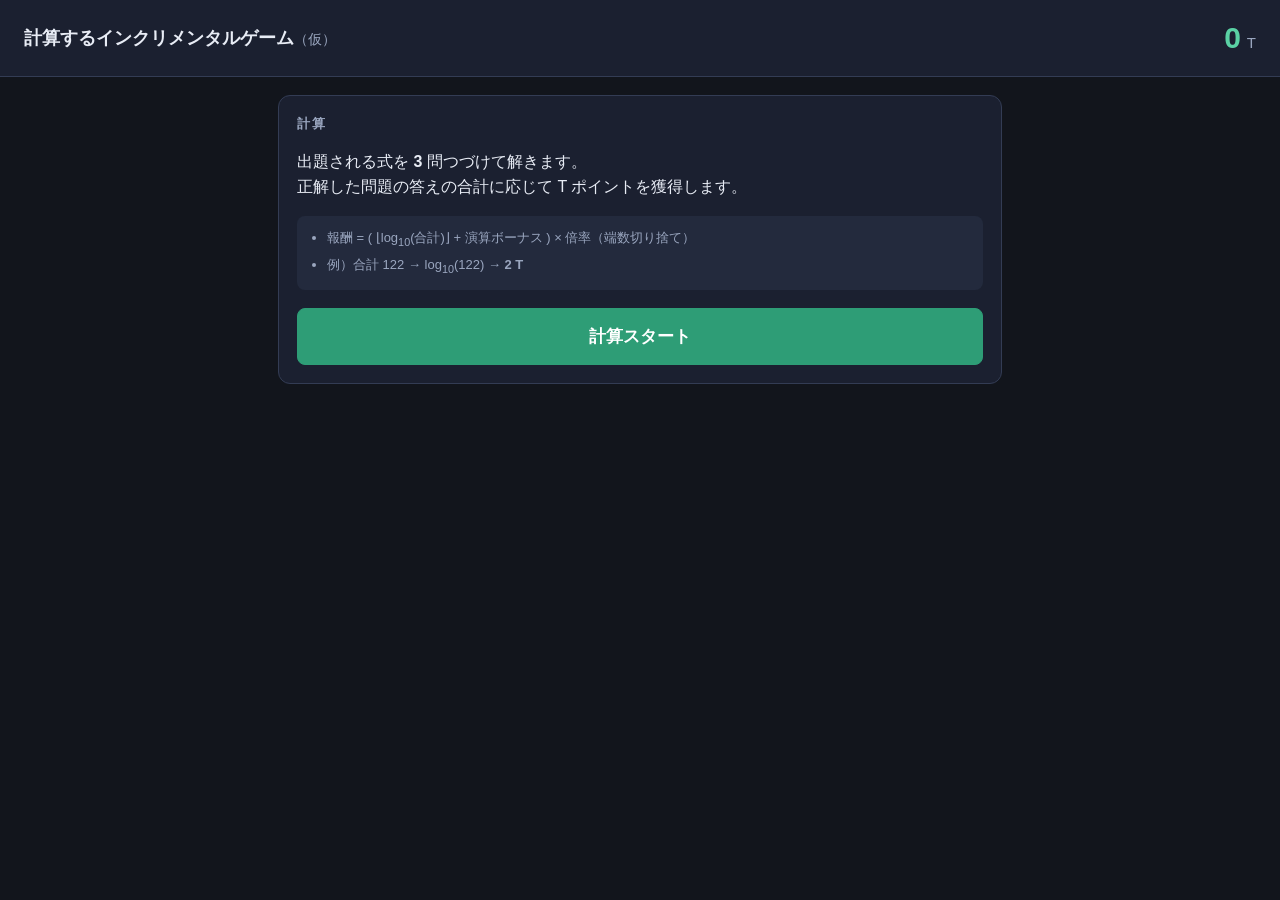
==== index.html @ 47fa07b4 "計算するインクリメンタルゲームの初回コミット 式を解いて T ポイントを稼ぎ、アップグレードで桁を伸ばして 合計 10^10^100 を目指すインクリメンタルゲーム。 HTML/CSS/JS のみで動" ====
<!DOCTYPE html>
<html lang="ja">
<head>
<meta charset="UTF-8">
<meta name="viewport" content="width=device-width, initial-scale=1">
<title>計算するインクリメンタルゲーム（仮）</title>
<link rel="stylesheet" href="style.css">
</head>
<body>

<header class="topbar">
  <h1>計算するインクリメンタルゲーム<span class="tentative">（仮）</span></h1>
  <div class="wallet">
    <span class="wallet-value" id="points">0</span>
    <span class="wallet-unit">T</span>
  </div>
</header>

<main class="stage">

  <!-- ================= ① 計算画面 ================= -->
  <section id="screen-calc" class="screen">
    <div class="card calc">
      <h2 class="card-title">計算</h2>

      <!-- 待機中（初回のみ） -->
      <div id="view-idle" class="view">
        <p class="lead">出題される式を <b id="idle-problems">3</b> 問つづけて解きます。<br>
          正解した問題の答えの合計に応じて T ポイントを獲得します。</p>
        <ul class="rules">
          <li>報酬 = ( ⌊log<sub>10</sub>(合計)⌋ + 演算ボーナス ) × 倍率（端数切り捨て）</li>
          <li>例）合計 122 → log<sub>10</sub>(122) → <b>2 T</b></li>
        </ul>
        <button class="btn primary big" id="btn-start">計算スタート</button>
      </div>

      <!-- 出題中 -->
      <div id="view-play" class="view hidden">
        <div class="play-head">
          <div class="steps" id="steps"></div>
          <div class="tally">合計 <b id="running-sum">0</b></div>
        </div>

        <div class="expression-card" id="expression-card">
          <div class="expression" id="expression">1 + 1</div>
          <div class="expr-edit hidden" id="expr-edit"></div>
          <div class="judge" id="judge"></div>
        </div>

        <div class="expr-tools hidden" id="expr-tools">
          <button type="button" class="btn ghost" id="btn-edit-expr">✎ 端数をきりよくする</button>
          <span class="manual-note" id="manual-note"></span>
        </div>

        <div class="expr-edit-tools hidden" id="expr-edit-tools">
          <button type="button" class="btn primary" id="btn-expr-apply">この式にする</button>
          <button type="button" class="btn" id="btn-expr-cancel">やめる</button>
          <span class="expr-edit-msg" id="expr-edit-msg"></span>
        </div>

        <form id="answer-form" autocomplete="off">
          <input type="text" id="answer-input" inputmode="text" placeholder="答えを入力" aria-label="答え">
        </form>
        <p class="preview" id="answer-preview"></p>

        <!-- マウスで押せるテンキー -->
        <div class="keypad" id="keypad">
          <button type="button" class="key" data-key="7">7</button>
          <button type="button" class="key" data-key="8">8</button>
          <button type="button" class="key" data-key="9">9</button>
          <button type="button" class="key fn" data-key="back" aria-label="1文字消す">←</button>

          <button type="button" class="key" data-key="4">4</button>
          <button type="button" class="key" data-key="5">5</button>
          <button type="button" class="key" data-key="6">6</button>
          <button type="button" class="key fn" data-key="clear" aria-label="すべて消す">C</button>

          <button type="button" class="key" data-key="1">1</button>
          <button type="button" class="key" data-key="2">2</button>
          <button type="button" class="key" data-key="3">3</button>
          <button type="button" class="key enter" data-key="enter">決定</button>

          <button type="button" class="key zero" data-key="0">0</button>
          <button type="button" class="key sci-key" data-key=".">.</button>
          <button type="button" class="key sci-key" data-key="e" aria-label="10のn乗">E</button>
        </div>

        <div class="feedback" id="feedback"></div>
        <p class="hint" id="play-hint">マウスでもキーボードでも入力できます（Enter キーで決定）</p>
      </div>

      <!-- オート計算 -->
      <div class="auto-row hidden" id="auto-row">
        <label class="auto-switch">
          <input type="checkbox" id="auto-toggle">
          <span>オート計算</span>
        </label>
        <span class="auto-info" id="auto-info"></span>
      </div>
    </div>
  </section>

  <!-- ================= ② ラウンド結果画面 ================= -->
  <section id="screen-result" class="screen hidden">
    <div class="card result">
      <h2 class="card-title">ラウンド結果</h2>

      <div class="badge-row">
        <span class="badge" id="result-badge">3問中 3問 正解</span>
      </div>

      <!-- 答え合わせ -->
      <ol class="answer-list" id="answer-list"></ol>

      <!-- 合計 → 桁 -->
      <div class="sum-block">
        <p class="block-label" id="sum-label">正解した答えを合計</p>
        <div class="sum-formula" id="sum-formula"></div>
        <div class="sum-digits" id="sum-digits"></div>
        <p class="digit-note" id="digit-note"></p>
      </div>

      <!-- 計算式の内訳 -->
      <div class="breakdown" id="breakdown"></div>

      <!-- 獲得 -->
      <div class="gain-block">
        <div class="gain">+<b id="gain">0</b><span class="gain-unit">T</span></div>
        <p class="best-note hidden" id="best-note">自己ベスト更新！</p>
        <p class="points-flow" id="points-flow"></p>
      </div>

      <!-- 次の桁まで -->
      <div class="next-block" id="next-block">
        <div class="next-bar"><div class="next-fill" id="next-fill"></div></div>
        <p class="next-note" id="next-note"></p>
      </div>

      <!-- 最終目標 -->
      <div class="goal-block">
        <p class="block-label">最終目標　合計 10<sup>10<sup>100</sup></sup></p>
        <div class="goal-bar"><div class="goal-fill" id="goal-fill"></div></div>
        <p class="goal-note" id="goal-note"></p>
        <p class="goal-badge hidden" id="goal-badge">目標達成！ 合計が 10^10^100 を超えました</p>
      </div>
    </div>

    <div class="gobar">
      <button class="btn primary big" id="btn-to-upgrade">アップグレードへ</button>
    </div>
  </section>

  <!-- ================= ③ アップグレード画面 ================= -->
  <section id="screen-upgrade" class="screen hidden">

    <div class="card upgrades">
      <h2 class="card-title">アップグレード</h2>
      <div id="upgrade-list" class="upgrade-list"></div>

      <div class="ops-box">
        <h3 class="sub-title">使用する演算</h3>
        <div class="ops" id="ops"></div>
        <p class="hint">使用中の演算の種類 − 1 が「演算ボーナス」として報酬に加算されます。</p>
      </div>
    </div>

    <div class="card status">
      <h2 class="card-title">ステータス</h2>
      <dl class="stats" id="stats"></dl>
      <button class="btn ghost" id="btn-reset">最初からやり直す</button>

      <div class="confirm-row hidden" id="reset-confirm">
        <p class="confirm-text">セーブデータを消して最初からやり直します。Σも永続強化も消えます。</p>
        <div class="confirm-btns">
          <button class="btn danger" id="btn-reset-yes">はい、消す</button>
          <button class="btn" id="btn-reset-no">やめる</button>
        </div>
      </div>
    </div>

    <div class="gobar two">
      <button class="btn" id="btn-to-prestige">転生 <span class="sigma-chip" id="sigma-chip">Σ 0</span></button>
      <button class="btn primary big" id="btn-to-calc">計算に行く</button>
    </div>
  </section>

  <!-- ================= ④ 転生画面 ================= -->
  <section id="screen-prestige" class="screen hidden">

    <div class="card prestige">
      <h2 class="card-title">転生</h2>
      <p class="lead">いままでの強化をすべて手放して最初からやり直し、かわりに <b>Σポイント</b> を受け取ります。<br>
        Σは転生しても消えず、報酬を永続的に伸ばします。</p>

      <div class="sigma-block">
        <p class="block-label">いま転生すると</p>
        <div class="sigma-gain">+<b id="sigma-gain">0</b><span class="sigma-unit">Σ</span></div>
        <div class="sigma-bar"><div class="sigma-fill" id="sigma-fill"></div></div>
        <p class="sigma-note" id="sigma-note"></p>
      </div>

      <p class="sigma-formula" id="sigma-formula"></p>
      <button class="btn danger big" id="btn-prestige">転生する</button>

      <div class="confirm-row hidden" id="prestige-confirm">
        <p class="confirm-text">いまの強化と所持Tポイントはリセットされます。よろしいですか？</p>
        <div class="confirm-btns">
          <button class="btn danger" id="btn-prestige-yes">はい、転生する</button>
          <button class="btn" id="btn-prestige-no">やめる</button>
        </div>
      </div>
    </div>

    <div class="card perks">
      <h2 class="card-title">Σで買う永続強化</h2>
      <div class="sigma-wallet">
        所持 <b id="sigma-have">0</b> Σ　／　累計 <b id="sigma-total">0</b> Σ（いまの報酬ボーナス <b id="sigma-power">+0%</b>）
      </div>
      <div id="perk-list" class="upgrade-list"></div>
      <p class="hint">永続強化は買った瞬間から有効で、転生してもそのまま残ります。</p>
    </div>

    <div class="gobar two">
      <button class="btn" id="btn-prestige-back">アップグレードへ</button>
      <button class="btn primary big" id="btn-prestige-calc">計算に行く</button>
    </div>
  </section>

</main>

<script src="value.js"></script>
<script src="game.js"></script>
</body>
</html>
---- style.css ----
:root {
  --bg: #12151c;
  --panel: #1b2030;
  --panel-2: #232a3d;
  --line: #333c54;
  --text: #e8ecf5;
  --muted: #9aa6bf;
  --accent: #5ad1a4;
  --accent-dark: #2e9d76;
  --warn: #f0975a;
  --bad: #e8697d;
  --radius: 12px;
}

* { box-sizing: border-box; }

body {
  margin: 0;
  background: var(--bg);
  color: var(--text);
  font-family: "Segoe UI", "Yu Gothic UI", "Hiragino Kaku Gothic ProN", Meiryo, sans-serif;
  line-height: 1.6;
}

/* ---------- ヘッダ ---------- */
.topbar {
  display: flex;
  align-items: center;
  justify-content: space-between;
  gap: 16px;
  padding: 14px 24px;
  background: var(--panel);
  border-bottom: 1px solid var(--line);
  position: sticky;
  top: env(safe-area-inset-top, 0px);
  z-index: 10;
}
.topbar h1 { font-size: 18px; margin: 0; font-weight: 600; }
.tentative { color: var(--muted); font-weight: 400; font-size: 14px; }

.wallet { display: flex; align-items: baseline; gap: 6px; }
.wallet-value {
  font-size: 30px;
  font-weight: 700;
  color: var(--accent);
  font-variant-numeric: tabular-nums;
}
.wallet-unit { color: var(--muted); font-size: 15px; }

/* ---------- レイアウト ---------- */
.stage {
  max-width: 760px;
  margin: 0 auto;
  padding: 18px;
}

.screen { display: flex; flex-direction: column; gap: 16px; }
.screen.hidden { display: none; }

/* 画面下に固定する移動ボタン */
.gobar {
  position: sticky;
  bottom: 0;
  padding: 12px 0 4px;
  background: linear-gradient(to top, var(--bg) 70%, transparent);
}
.gobar.two { display: flex; gap: 10px; align-items: stretch; }
.gobar.two .btn:not(.primary) { flex: 0 0 auto; padding: 0 18px; }
.gobar.two .btn.primary { flex: 1; }
.sigma-chip {
  display: inline-block;
  margin-left: 8px;
  padding: 1px 8px;
  border-radius: 99px;
  background: rgba(240, 151, 90, .15);
  color: var(--warn);
  font-size: 12px;
  font-weight: 700;
}

.card {
  background: var(--panel);
  border: 1px solid var(--line);
  border-radius: var(--radius);
  padding: 18px;
}
.card-title {
  margin: 0 0 14px;
  font-size: 13px;
  letter-spacing: .12em;
  color: var(--muted);
  font-weight: 600;
}
.sub-title { font-size: 13px; color: var(--muted); margin: 0 0 8px; }

/* ---------- ボタン ---------- */
.btn {
  font: inherit;
  border: 1px solid var(--line);
  background: var(--panel-2);
  color: var(--text);
  padding: 9px 16px;
  border-radius: 8px;
  cursor: pointer;
  transition: background .12s, border-color .12s, opacity .12s;
}
.btn:hover:not(:disabled) { background: #2b3450; }
.btn:disabled { opacity: .4; cursor: not-allowed; }
.btn.primary { background: var(--accent-dark); border-color: var(--accent-dark); color: #fff; font-weight: 600; }
.btn.primary:hover:not(:disabled) { background: var(--accent); border-color: var(--accent); color: #10241d; }
.btn.big { width: 100%; padding: 14px; font-size: 17px; }
.btn.ghost { background: transparent; color: var(--muted); font-size: 13px; padding: 6px 12px; }
.btn.danger { background: transparent; border-color: var(--warn); color: var(--warn); font-weight: 700; }
.btn.danger:hover:not(:disabled) { background: var(--warn); color: #2a1a0b; }
.btn.ghost:hover { color: var(--bad); border-color: var(--bad); background: transparent; }

/* ---------- 計算パネル ---------- */
.view.hidden { display: none; }
.lead { margin-top: 0; }
.rules {
  margin: 0 0 18px;
  padding: 12px 12px 12px 30px;
  background: var(--panel-2);
  border-radius: 8px;
  font-size: 13px;
  color: var(--muted);
}
.rules li + li { margin-top: 4px; }

/* 何問目か／これまでの正誤 */
.play-head {
  display: flex;
  align-items: center;
  justify-content: space-between;
  gap: 12px;
  margin-bottom: 14px;
}
.steps { display: flex; gap: 8px; }
.dot {
  width: 30px;
  height: 30px;
  border-radius: 50%;
  display: grid;
  place-items: center;
  font-size: 13px;
  font-weight: 700;
  color: var(--muted);
  background: var(--panel-2);
  border: 1px solid var(--line);
  transition: transform .15s, border-color .15s;
}
.dot.current {
  border-color: var(--accent);
  color: var(--accent);
  transform: scale(1.12);
}
.dot.ok { background: rgba(90, 209, 164, .18); border-color: var(--accent-dark); color: var(--accent); }
.dot.ng { background: rgba(232, 105, 125, .18); border-color: var(--bad); color: var(--bad); }

.tally { font-size: 13px; color: var(--muted); white-space: nowrap; }
.tally b { color: var(--text); font-size: 20px; font-variant-numeric: tabular-nums; margin-left: 4px; }

/* 式 */
.expression-card {
  position: relative;
  display: grid;
  place-items: center;
  min-height: 150px;
  padding: 24px 56px 24px 20px;
  background: var(--panel-2);
  border: 2px solid transparent;
  border-radius: var(--radius);
  transition: border-color .15s, background .15s;
}
.expression-card.flash-ok { border-color: var(--accent); background: rgba(90, 209, 164, .12); }
.expression-card.flash-ng { border-color: var(--bad); background: rgba(232, 105, 125, .12); }

.expression {
  font-size: clamp(30px, 7vw, 50px);
  font-weight: 700;
  text-align: center;
  line-height: 1.35;
  font-variant-numeric: tabular-nums;
  letter-spacing: .02em;
  word-break: break-word;
}

/* ○ / × の判定 */
.judge {
  position: absolute;
  top: 8px;
  right: 14px;
  font-size: 46px;
  font-weight: 700;
  line-height: 1;
  opacity: 0;
  transform: scale(.6);
  pointer-events: none;
}
.judge.show { animation: judge-in .25s ease-out forwards; }
.judge.ok { color: var(--accent); }
.judge.ng { color: var(--bad); }
@keyframes judge-in {
  from { opacity: 0; transform: scale(.6); }
  to   { opacity: 1; transform: scale(1); }
}

/* 入力 */
#answer-form { display: flex; margin-top: 18px; }
#answer-input {
  flex: 1;
  min-width: 0;
  font: inherit;
  font-size: 28px;
  font-weight: 600;
  text-align: center;
  padding: 12px 14px;
  background: var(--bg);
  border: 2px solid var(--line);
  border-radius: 10px;
  color: var(--text);
  font-variant-numeric: tabular-nums;
}
#answer-input::placeholder { font-size: 18px; font-weight: 400; color: var(--muted); }
#answer-input:focus { outline: none; border-color: var(--accent); }

/* テンキー */
.keypad {
  display: grid;
  grid-template-columns: repeat(4, 1fr);
  gap: 8px;
  margin-top: 10px;
}
.key {
  font: inherit;
  font-size: 22px;
  font-weight: 600;
  font-variant-numeric: tabular-nums;
  min-height: 54px;
  color: var(--text);
  background: var(--panel-2);
  border: 1px solid var(--line);
  border-radius: 10px;
  cursor: pointer;
  user-select: none;
  transition: background .1s, transform .06s, border-color .1s;
}
.key:hover { background: #2b3450; border-color: var(--muted); }
.key:active { transform: translateY(2px); background: #323d5c; }
.key.fn { font-size: 18px; color: var(--muted); }
.key.fn:hover { color: var(--text); }
.key.enter {
  grid-column: 4;
  grid-row: 3 / span 2;
  font-size: 17px;
  background: var(--accent-dark);
  border-color: var(--accent-dark);
  color: #fff;
}
.key.enter:hover { background: var(--accent); border-color: var(--accent); color: #10241d; }
.key.zero { grid-column: 1 / span 3; }
.key.sci-key { display: none; }
.keypad.sci .key.zero { grid-column: 1; }
.keypad.sci .key.sci-key { display: block; }

.hint { font-size: 12px; color: var(--muted); margin: 8px 0 0; }
.feedback { min-height: 28px; margin-top: 12px; font-weight: 700; font-size: 15px; text-align: center; }
.feedback.ok { color: var(--accent); }
.feedback.ng { color: var(--bad); }

@media (max-width: 480px) {
  .expression-card { min-height: 120px; padding: 20px 14px; }
  .judge { font-size: 34px; top: 4px; right: 8px; }
  .dot { width: 26px; height: 26px; }
  .key { min-height: 48px; font-size: 20px; }
}

/* ---------- ラウンド結果 ---------- */
.badge-row { text-align: center; margin: -4px 0 16px; }
.badge {
  display: inline-block;
  padding: 6px 18px;
  border-radius: 99px;
  font-weight: 700;
  font-size: 15px;
  border: 1px solid var(--line);
  background: var(--panel-2);
}
.badge.perfect {
  color: #10241d;
  background: linear-gradient(135deg, var(--accent), #8de8c4);
  border-color: var(--accent);
  box-shadow: 0 0 22px rgba(90, 209, 164, .25);
}
.badge.normal { color: var(--text); }
.badge.zero { color: var(--bad); border-color: var(--bad); }

.answer-list { list-style: none; margin: 0 0 18px; padding: 0; font-variant-numeric: tabular-nums; }
.answer-list li {
  display: flex;
  align-items: center;
  gap: 10px;
  padding: 7px 10px;
  border-radius: 6px;
  font-size: 14px;
}
.answer-list li + li { margin-top: 4px; }
.answer-list .mark { width: 1.2em; text-align: center; font-weight: 700; }
.answer-list li.ok { background: rgba(90, 209, 164, .10); }
.answer-list li.ok .mark { color: var(--accent); }
.answer-list li.ng { background: rgba(232, 105, 125, .10); }
.answer-list li.ng .mark { color: var(--bad); }
.answer-list .yours { margin-left: auto; color: var(--muted); font-size: 12px; white-space: nowrap; }
.answer-list .partial { color: var(--warn); margin-left: 6px; }

/* 合計 → 桁 */
.block-label { margin: 0 0 6px; font-size: 12px; color: var(--muted); }
.sum-block { text-align: center; padding: 16px 10px 14px; background: var(--panel-2); border-radius: var(--radius); }
.sum-formula {
  font-size: 15px;
  color: var(--muted);
  font-variant-numeric: tabular-nums;
  word-break: break-word;
}
.sum-digits { display: flex; justify-content: center; gap: 6px; margin: 12px 0 10px; }
.digit {
  min-width: 42px;
  padding: 6px 0;
  border-radius: 8px;
  background: var(--bg);
  border: 1px solid var(--line);
  font-size: 30px;
  font-weight: 700;
  font-variant-numeric: tabular-nums;
}
.digit-note { margin: 0; font-size: 13px; color: var(--muted); }
.digit-note b { color: var(--accent); font-size: 15px; }

/* 内訳 */
.breakdown {
  background: var(--panel-2);
  border-radius: 8px;
  padding: 12px 14px;
  margin-top: 12px;
  font-size: 13px;
  color: var(--muted);
  font-variant-numeric: tabular-nums;
}
.breakdown .row { display: flex; justify-content: space-between; }
.breakdown .row + .row { margin-top: 4px; }
.breakdown .row.total {
  margin-top: 8px;
  padding-top: 8px;
  border-top: 1px solid var(--line);
  color: var(--text);
}
.breakdown .row.total b { color: var(--accent); font-size: 15px; }
.breakdown b { color: var(--text); }

/* 獲得 */
.gain-block { text-align: center; margin: 20px 0 6px; }
.gain {
  font-size: 30px;
  font-weight: 700;
  color: var(--accent);
  font-variant-numeric: tabular-nums;
  line-height: 1.1;
}
.gain b { font-size: 60px; }
.gain-unit { font-size: 24px; margin-left: 4px; }
.gain.zero { color: var(--muted); }
.gain.long { font-size: 22px; }
.gain.long b { font-size: 34px; }
.next-block.hidden { display: none; }
.gain b.pop { animation: pop .34s ease-out; display: inline-block; }
@keyframes pop {
  0%   { transform: scale(1); }
  40%  { transform: scale(1.22); }
  100% { transform: scale(1); }
}
.best-note {
  margin: 4px 0 0;
  color: var(--warn);
  font-weight: 700;
  font-size: 14px;
}
.best-note.hidden { display: none; }
.points-flow { margin: 6px 0 0; font-size: 13px; color: var(--muted); font-variant-numeric: tabular-nums; }
.points-flow b { color: var(--text); font-size: 15px; }

/* 次の桁まで */
.next-block { margin-top: 18px; }
.next-bar { height: 8px; background: var(--panel-2); border-radius: 99px; overflow: hidden; }
.next-fill {
  height: 100%;
  width: 0;
  background: linear-gradient(90deg, var(--accent-dark), var(--accent));
  transition: width .6s ease-out;
}
.next-note { margin: 8px 0 0; font-size: 12px; color: var(--muted); text-align: center; font-variant-numeric: tabular-nums; }
.next-note b { color: var(--warn); }

/* ---------- アップグレード ---------- */
.upgrade-list { display: flex; flex-direction: column; gap: 10px; }
.upg {
  border: 1px solid var(--line);
  background: var(--panel-2);
  border-radius: 10px;
  padding: 12px 14px;
}
.upg.affordable { border-color: var(--accent-dark); }
.upg.maxed { opacity: .55; }
.upg-head { display: flex; align-items: baseline; gap: 8px; }
.upg-name { font-weight: 600; }
.upg-level { font-size: 12px; color: var(--muted); margin-left: auto; font-variant-numeric: tabular-nums; }
.upg-now { font-size: 12px; color: var(--muted); margin: 4px 0 2px; }
.upg-next { font-size: 13px; color: var(--warn); margin: 0 0 10px; }
.upg-buy { width: 100%; font-size: 14px; padding: 7px; }

.ops-box { margin-top: 18px; border-top: 1px solid var(--line); padding-top: 14px; }
.ops { display: flex; flex-wrap: wrap; gap: 8px; }
.op-toggle {
  display: inline-flex;
  align-items: center;
  gap: 6px;
  padding: 6px 12px;
  border: 1px solid var(--line);
  border-radius: 99px;
  cursor: pointer;
  font-size: 13px;
  user-select: none;
}
.op-toggle input { accent-color: var(--accent); }
.op-toggle.on { border-color: var(--accent); color: var(--accent); }
.op-toggle.locked { opacity: .35; cursor: not-allowed; }

/* ---------- ステータス ---------- */
.stats { margin: 0 0 14px; display: grid; grid-template-columns: 1fr auto; gap: 6px 12px; font-size: 13px; }
.stats dt { color: var(--muted); }
.stats dd { margin: 0; text-align: right; font-variant-numeric: tabular-nums; }

/* ---------- アップグレード画面の一覧を広い画面では2列に ---------- */
@media (min-width: 620px) {
  .upgrade-list { display: grid; grid-template-columns: 1fr 1fr; }
}

/* ---------- 転生 ---------- */
.sigma-block {
  text-align: center;
  padding: 18px 14px 14px;
  background: var(--panel-2);
  border-radius: var(--radius);
  margin-bottom: 12px;
}
.sigma-gain {
  font-size: 26px;
  font-weight: 700;
  color: var(--warn);
  line-height: 1.1;
  font-variant-numeric: tabular-nums;
}
.sigma-gain b { font-size: 52px; }
.sigma-gain.zero { color: var(--muted); }
.sigma-unit { font-size: 22px; margin-left: 4px; }
.sigma-bar {
  height: 8px;
  margin: 14px 0 10px;
  background: var(--bg);
  border-radius: 99px;
  overflow: hidden;
}
.sigma-fill {
  height: 100%;
  width: 0;
  background: linear-gradient(90deg, #a9682f, var(--warn));
  transition: width .5s ease-out;
}
.sigma-note { margin: 0; font-size: 13px; color: var(--muted); font-variant-numeric: tabular-nums; }
.sigma-note b { color: var(--text); }
.sigma-formula {
  margin: 0 0 14px;
  text-align: center;
  font-size: 12px;
  color: var(--muted);
}
.sigma-wallet {
  margin-bottom: 12px;
  padding: 10px 12px;
  background: var(--panel-2);
  border-radius: 8px;
  font-size: 13px;
  color: var(--muted);
  text-align: center;
  font-variant-numeric: tabular-nums;
}
.sigma-wallet b { color: var(--warn); font-size: 16px; }

/* ---------- 指数表記・巨大な数 ---------- */
.expression sup, .answer-list sup, .sum-formula sup, .digit sup { font-size: .62em; }
.expression .pow-exp { color: var(--warn); }
.digit.huge {
  min-width: 0;
  padding: 10px 16px;
  font-size: 26px;
  line-height: 1.4;
  word-break: break-word;
}
.preview {
  margin: 8px 0 0;
  min-height: 20px;
  text-align: center;
  font-size: 15px;
  color: var(--accent);
  font-variant-numeric: tabular-nums;
}

/* ---------- 最終目標 ---------- */
.goal-block {
  margin-top: 18px;
  padding-top: 14px;
  border-top: 1px solid var(--line);
}
.goal-block .block-label { text-align: center; color: var(--muted); }
.goal-block .block-label sup { font-size: .7em; }
.goal-bar { height: 10px; background: var(--panel-2); border-radius: 99px; overflow: hidden; }
.goal-fill {
  height: 100%;
  width: 0;
  background: linear-gradient(90deg, #4a6fd8, #9b6fe0, var(--accent));
  transition: width .6s ease-out;
}
.goal-note { margin: 8px 0 0; text-align: center; font-size: 12px; color: var(--muted); }
.goal-note b { color: var(--text); }
.goal-badge {
  margin: 10px 0 0;
  padding: 10px;
  text-align: center;
  font-weight: 700;
  color: #10241d;
  background: linear-gradient(135deg, var(--accent), #8de8c4);
  border-radius: 8px;
}
.goal-badge.hidden { display: none; }

/* ---------- 式の数字を書きかえる ---------- */
.expr-edit.hidden, .expr-tools.hidden, .expr-edit-tools.hidden { display: none; }

.expr-edit {
  display: flex;
  flex-wrap: wrap;
  align-items: center;
  justify-content: center;
  gap: 8px;
}
.term-in {
  font: inherit;
  font-size: clamp(20px, 4vw, 30px);
  font-weight: 700;
  width: 8ch;
  max-width: 40vw;
  text-align: center;
  padding: 6px 8px;
  background: var(--bg);
  border: 2px solid var(--line);
  border-radius: 8px;
  color: var(--text);
  font-variant-numeric: tabular-nums;
}
.term-in.small { width: 4ch; }
.term-in:focus { outline: none; border-color: var(--accent); }
.term-op { font-size: clamp(20px, 4vw, 30px); font-weight: 700; color: var(--muted); }

.expr-tools {
  display: flex;
  align-items: center;
  gap: 12px;
  flex-wrap: wrap;
  margin-top: 10px;
}
.expr-tools .btn.ghost { color: var(--warn); border-color: var(--line); }
.expr-tools .btn.ghost:hover { color: var(--warn); border-color: var(--warn); background: transparent; }
.manual-note { font-size: 12px; color: var(--muted); }
.manual-note b { color: var(--text); }
.linkish {
  font: inherit;
  font-size: 12px;
  background: none;
  border: none;
  padding: 0;
  color: var(--accent);
  text-decoration: underline;
  cursor: pointer;
}

.expr-edit-tools {
  display: flex;
  align-items: center;
  gap: 10px;
  flex-wrap: wrap;
  margin-top: 10px;
}
.expr-edit-msg { font-size: 12px; color: var(--bad); }


/* ---------- ページ内の確認（confirm は環境によって出ないので使わない） ---------- */
.confirm-row {
  margin-top: 12px;
  padding: 14px;
  background: var(--panel-2);
  border: 1px solid var(--warn);
  border-radius: 10px;
}
.confirm-text { margin: 0 0 12px; font-size: 13px; }
.confirm-btns { display: flex; gap: 10px; flex-wrap: wrap; }

/* ---------- オート計算 ---------- */
.auto-row {
  display: flex;
  align-items: center;
  gap: 12px;
  flex-wrap: wrap;
  margin-top: 16px;
  padding-top: 14px;
  border-top: 1px solid var(--line);
}
.auto-switch {
  display: inline-flex;
  align-items: center;
  gap: 8px;
  padding: 6px 14px;
  border: 1px solid var(--line);
  border-radius: 99px;
  cursor: pointer;
  font-size: 14px;
  font-weight: 600;
  user-select: none;
}
.auto-switch input { accent-color: var(--accent); width: 16px; height: 16px; }
.auto-switch:has(input:checked) { border-color: var(--accent); color: var(--accent); }
.auto-info { font-size: 12px; color: var(--muted); font-variant-numeric: tabular-nums; }

/* まとめて隠すための指定（ファイル末尾に置いて後勝ちにする） */
.hidden { display: none; }
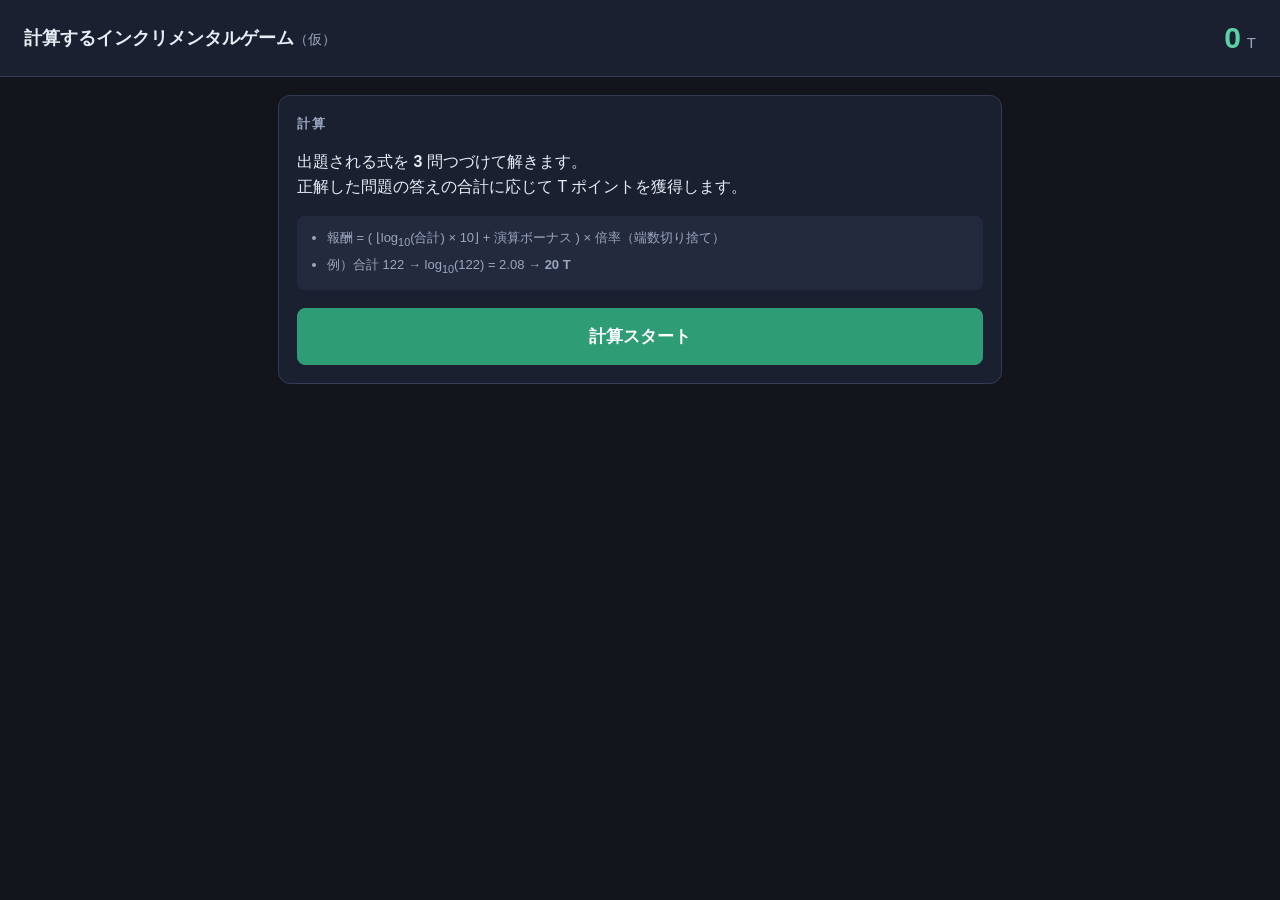
==== commit 8e5f301a: "報酬の刻みを10倍細かくして、Tポイントの入りをよくする 桁が変わるまで報酬が1Tも増えない作りだったため、強化しても 手応えが出なかった。log を10倍の細かさで数えるようにし、 値段は5倍に調整" ====
--- a/index.html
+++ b/index.html
@@ -28,8 +28,8 @@
         <p class="lead">出題される式を <b id="idle-problems">3</b> 問つづけて解きます。<br>
           正解した問題の答えの合計に応じて T ポイントを獲得します。</p>
         <ul class="rules">
-          <li>報酬 = ( ⌊log<sub>10</sub>(合計)⌋ + 演算ボーナス ) × 倍率（端数切り捨て）</li>
-          <li>例）合計 122 → log<sub>10</sub>(122) → <b>2 T</b></li>
+          <li>報酬 = ( ⌊log<sub>10</sub>(合計) × 10⌋ + 演算ボーナス ) × 倍率（端数切り捨て）</li>
+          <li>例）合計 122 → log<sub>10</sub>(122) = 2.08 → <b>20 T</b></li>
         </ul>
         <button class="btn primary big" id="btn-start">計算スタート</button>
       </div>
@@ -38,7 +38,10 @@
       <div id="view-play" class="view hidden">
         <div class="play-head">
           <div class="steps" id="steps"></div>
-          <div class="tally">合計 <b id="running-sum">0</b></div>
+          <div class="head-right">
+            <span class="combo hidden" id="combo"></span>
+            <span class="tally">合計 <b id="running-sum">0</b></span>
+          </div>
         </div>
 
         <div class="expression-card" id="expression-card">
@@ -87,6 +90,15 @@
 
         <div class="feedback" id="feedback"></div>
         <p class="hint" id="play-hint">マウスでもキーボードでも入力できます（Enter キーで決定）</p>
+      </div>
+
+      <!-- 一発勝負 -->
+      <div class="allin-row hidden" id="allin-row">
+        <span class="allin-label">一発勝負</span>
+        <button type="button" class="btn tiny" id="allin-minus">−</button>
+        <span class="allin-value" id="allin-value">0</span>
+        <button type="button" class="btn tiny" id="allin-plus">＋</button>
+        <span class="allin-info" id="allin-info"></span>
       </div>
 
       <!-- オート計算 -->
@@ -167,7 +179,18 @@
     <div class="card status">
       <h2 class="card-title">ステータス</h2>
       <dl class="stats" id="stats"></dl>
-      <button class="btn ghost" id="btn-reset">最初からやり直す</button>
+      <div class="status-buttons">
+        <button class="btn respec" id="btn-respec">アップグレードを振り直す</button>
+        <button class="btn ghost" id="btn-reset">最初からやり直す</button>
+      </div>
+
+      <div class="confirm-row hidden" id="respec-confirm">
+        <p class="confirm-text" id="respec-text"></p>
+        <div class="confirm-btns">
+          <button class="btn danger" id="btn-respec-yes">はい、振り直す</button>
+          <button class="btn" id="btn-respec-no">やめる</button>
+        </div>
+      </div>
 
       <div class="confirm-row hidden" id="reset-confirm">
         <p class="confirm-text">セーブデータを消して最初からやり直します。Σも永続強化も消えます。</p>
--- a/style.css
+++ b/style.css
@@ -132,7 +132,8 @@
   display: flex;
   align-items: center;
   justify-content: space-between;
-  gap: 12px;
+  flex-wrap: wrap;
+  gap: 8px 12px;
   margin-bottom: 14px;
 }
 .steps { display: flex; gap: 8px; }
@@ -233,6 +234,7 @@
 }
 .key {
   font: inherit;
+  touch-action: manipulation;   /* 二度押しで拡大されないように */
   font-size: 22px;
   font-weight: 600;
   font-variant-numeric: tabular-nums;
@@ -258,10 +260,7 @@
   color: #fff;
 }
 .key.enter:hover { background: var(--accent); border-color: var(--accent); color: #10241d; }
-.key.zero { grid-column: 1 / span 3; }
-.key.sci-key { display: none; }
-.keypad.sci .key.zero { grid-column: 1; }
-.keypad.sci .key.sci-key { display: block; }
+.key.zero { grid-column: 1; }
 
 .hint { font-size: 12px; color: var(--muted); margin: 8px 0 0; }
 .feedback { min-height: 28px; margin-top: 12px; font-weight: 700; font-size: 15px; text-align: center; }
@@ -602,6 +601,11 @@
 .expr-edit-msg { font-size: 12px; color: var(--bad); }
 
 
+/* ---------- 振り直し ---------- */
+.status-buttons { display: flex; gap: 10px; flex-wrap: wrap; align-items: center; }
+.btn.respec { border-color: var(--warn); color: var(--warn); background: transparent; font-size: 13px; }
+.btn.respec:hover:not(:disabled) { background: rgba(240, 151, 90, .12); }
+
 /* ---------- ページ内の確認（confirm は環境によって出ないので使わない） ---------- */
 .confirm-row {
   margin-top: 12px;
@@ -612,6 +616,38 @@
 }
 .confirm-text { margin: 0 0 12px; font-size: 13px; }
 .confirm-btns { display: flex; gap: 10px; flex-wrap: wrap; }
+
+/* ---------- 連続正解・一発勝負 ---------- */
+.head-right { display: flex; align-items: center; flex-wrap: wrap; gap: 6px 12px; }
+.combo {
+  padding: 3px 10px;
+  border-radius: 99px;
+  background: rgba(240, 151, 90, .16);
+  border: 1px solid var(--warn);
+  color: var(--warn);
+  font-size: 12px;
+  font-weight: 700;
+  white-space: nowrap;
+  font-variant-numeric: tabular-nums;
+}
+.allin-row {
+  display: flex;
+  align-items: center;
+  gap: 8px;
+  flex-wrap: wrap;
+  margin-top: 16px;
+  padding-top: 14px;
+  border-top: 1px solid var(--line);
+}
+.allin-label { font-size: 14px; font-weight: 600; }
+.btn.tiny { padding: 4px 12px; font-size: 16px; line-height: 1.2; }
+.allin-value {
+  min-width: 5.5em;
+  text-align: center;
+  font-size: 13px;
+  font-variant-numeric: tabular-nums;
+}
+.allin-info { font-size: 12px; color: var(--warn); font-variant-numeric: tabular-nums; }
 
 /* ---------- オート計算 ---------- */
 .auto-row {
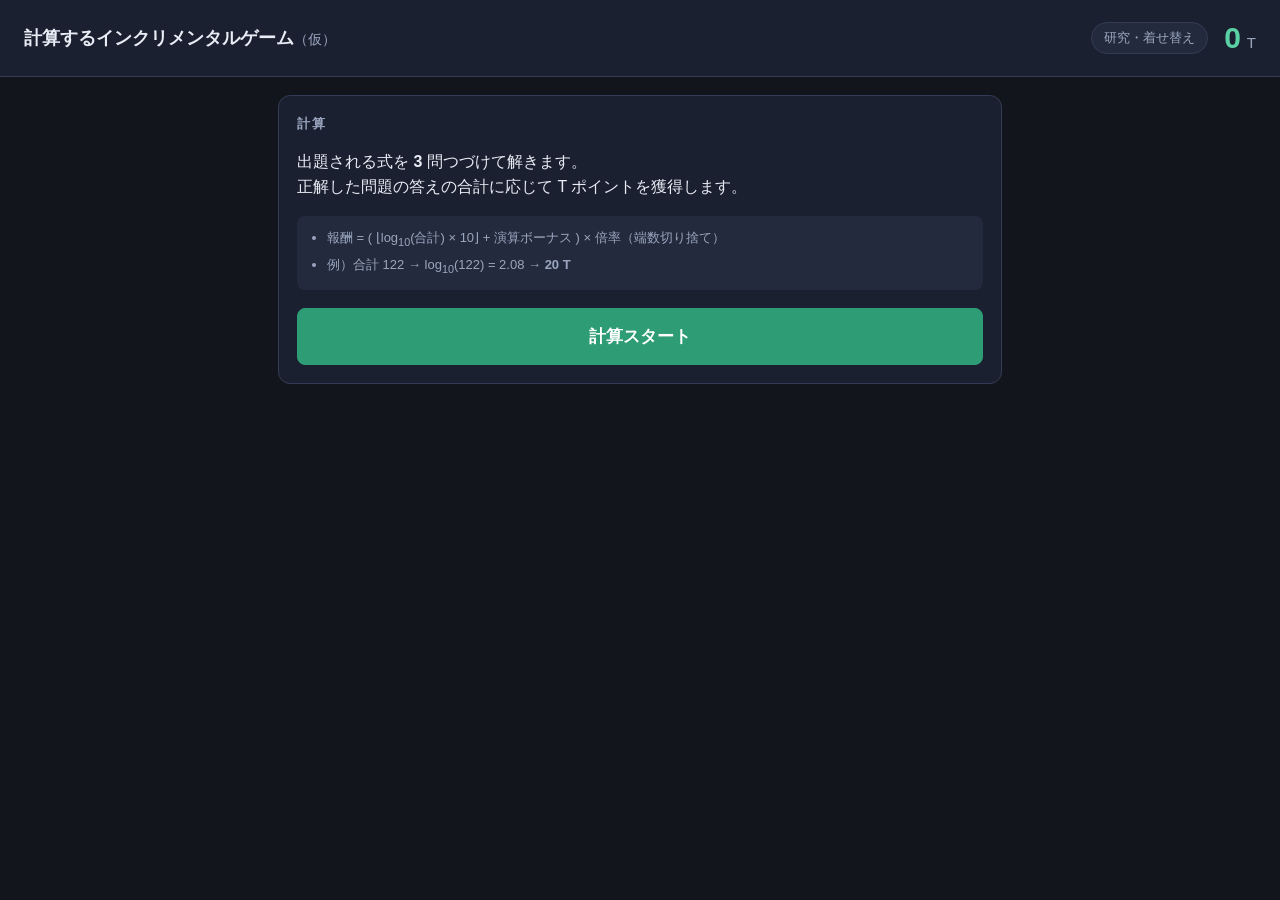
==== commit 63a8b163: "やりこみ要素を追加する（目標の先・チャレンジ・研究ツリー・着せ替え） - 目標の先：10^10^100 の先に 10^10^250 まで目標と称号を追加し、到達でΣがもらえる   （届くように指数スケ" ====
--- a/index.html
+++ b/index.html
@@ -10,6 +10,7 @@
 
 <header class="topbar">
   <h1>計算するインクリメンタルゲーム<span class="tentative">（仮）</span></h1>
+  <button type="button" class="lab-chip" id="lab-chip">研究・着せ替え</button>
   <div class="wallet">
     <span class="wallet-value" id="points">0</span>
     <span class="wallet-unit">T</span>
@@ -17,6 +18,8 @@
 </header>
 
 <main class="stage">
+
+  <div class="ch-banner hidden" id="ch-banner"></div>
 
   <!-- ================= ① 計算画面 ================= -->
   <section id="screen-calc" class="screen">
@@ -150,7 +153,7 @@
 
       <!-- 最終目標 -->
       <div class="goal-block">
-        <p class="block-label">最終目標　合計 10<sup>10<sup>100</sup></sup></p>
+        <p class="block-label" id="goal-label">最終目標　合計 10<sup>10<sup>100</sup></sup></p>
         <div class="goal-bar"><div class="goal-fill" id="goal-fill"></div></div>
         <p class="goal-note" id="goal-note"></p>
         <p class="goal-badge hidden" id="goal-badge">目標達成！ 合計が 10^10^100 を超えました</p>
@@ -201,8 +204,15 @@
       </div>
     </div>
 
+    <div class="card achievements">
+      <h2 class="card-title">実績 <span class="ach-count" id="ach-count"></span></h2>
+      <p class="hint">条件を満たすと自動で達成。「+T」がついている実績は、達成した瞬間にTポイントがもらえます。</p>
+      <div class="ach-list" id="ach-list"></div>
+    </div>
+
     <div class="gobar two">
       <button class="btn" id="btn-to-prestige">転生 <span class="sigma-chip" id="sigma-chip">Σ 0</span></button>
+      <button type="button" class="btn auto-stop hidden" id="btn-auto-stop" title="Esc キーでも止められます">⏸ オート停止</button>
       <button class="btn primary big" id="btn-to-calc">計算に行く</button>
     </div>
   </section>
@@ -243,13 +253,49 @@
       <p class="hint">永続強化は買った瞬間から有効で、転生してもそのまま残ります。</p>
     </div>
 
+    <div class="card challenges">
+      <h2 class="card-title">チャレンジ <span class="ach-count" id="ch-count"></span></h2>
+      <p class="hint">制限つきで最初からやり直し、1ラウンドの合計が目標に届けばクリア。
+        クリアすると永続ボーナスとΣがもらえます。いまの周回のΣは受け取ってから始まります。
+        引き継ぎ・飛び級・持ち込み資金・英才教育・予習は、チャレンジ中は効きません。</p>
+      <div id="ch-list" class="upgrade-list"></div>
+    </div>
+
     <div class="gobar two">
       <button class="btn" id="btn-prestige-back">アップグレードへ</button>
       <button class="btn primary big" id="btn-prestige-calc">計算に行く</button>
     </div>
   </section>
 
+  <!-- ================= ⑤ 研究・着せ替え画面 ================= -->
+  <section id="screen-lab" class="screen hidden">
+
+    <div class="card lab">
+      <h2 class="card-title">研究 <span class="ach-count" id="lab-count"></span></h2>
+      <p class="hint">研究は時間がたつと終わります。ゲームを閉じていても進みます。
+        同時に進められるのは1つだけ。終わった研究の効果はずっと続きます（転生しても消えません）。</p>
+      <div class="lab-current" id="lab-current"></div>
+      <div class="lab-tree" id="lab-tree"></div>
+    </div>
+
+    <div class="card looks">
+      <h2 class="card-title">着せ替え</h2>
+      <p class="hint">見た目だけが変わります。強さには関係しません。</p>
+      <h3 class="sub-title">色のテーマ</h3>
+      <div class="look-list" id="theme-list"></div>
+      <h3 class="sub-title">正解したときの演出</h3>
+      <div class="look-list" id="effect-list"></div>
+    </div>
+
+    <div class="gobar two">
+      <button class="btn" id="btn-lab-back">アップグレードへ</button>
+      <button class="btn primary big" id="btn-lab-calc">計算に行く</button>
+    </div>
+  </section>
+
 </main>
+
+<div class="toasts" id="toasts" aria-live="polite"></div>
 
 <script src="value.js"></script>
 <script src="game.js"></script>
--- a/style.css
+++ b/style.css
@@ -1,4 +1,4 @@
-:root {
+:root, [data-theme="default"] {
   --bg: #12151c;
   --panel: #1b2030;
   --panel-2: #232a3d;
@@ -675,5 +675,238 @@
 .auto-switch:has(input:checked) { border-color: var(--accent); color: var(--accent); }
 .auto-info { font-size: 12px; color: var(--muted); font-variant-numeric: tabular-nums; }
 
+/* アップグレード画面下部のオート停止ボタン */
+.gobar.two .btn.auto-stop {
+  padding: 0 16px;
+  border: 1px solid var(--warn);
+  border-radius: 99px;
+  background: rgba(240, 151, 90, .15);
+  color: var(--warn);
+  font: inherit;
+  font-size: 14px;
+  font-weight: 700;
+  cursor: pointer;
+  white-space: nowrap;
+}
+.gobar.two .btn.auto-stop:hover { background: rgba(240, 151, 90, .28); }
+.gobar.two .btn.auto-stop.off { border-color: var(--accent); background: rgba(90, 209, 164, .12); color: var(--accent); }
+.gobar.two .btn.auto-stop.off:hover { background: rgba(90, 209, 164, .24); }
+@media (max-width: 520px) {
+  .gobar.two .btn.auto-stop { padding: 0 10px; font-size: 13px; }
+  .gobar.two .btn:not(.primary) { padding: 0 12px; }
+}
+
+/* ---------- 実績 ---------- */
+.ach-count { margin-left: 8px; font-size: 13px; color: var(--muted); font-weight: 400; }
+.ach-list { display: grid; grid-template-columns: repeat(auto-fill, minmax(210px, 1fr)); gap: 8px; margin-top: 10px; }
+.ach {
+  display: flex; align-items: center; gap: 10px;
+  padding: 8px 10px;
+  border: 1px solid var(--line);
+  border-radius: 8px;
+  background: var(--panel-2);
+  opacity: .55;
+}
+.ach.done { opacity: 1; border-color: rgba(90, 209, 164, .5); }
+.ach-mark { width: 1.4em; text-align: center; color: var(--muted); }
+.ach-text { display: flex; flex-direction: column; line-height: 1.35; min-width: 0; flex: 1; }
+.ach-text b { font-size: 13px; }
+.ach-text small { font-size: 11px; color: var(--muted); }
+.ach-reward { font-size: 12px; font-weight: 700; color: var(--accent); white-space: nowrap; }
+.ach:not(.done) .ach-reward { color: var(--warn); }
+
+/* 実績達成の通知 */
+.toasts {
+  position: fixed;
+  left: 50%;
+  top: calc(env(safe-area-inset-top, 0px) + 72px);
+  transform: translateX(-50%);
+  display: flex; flex-direction: column; gap: 8px;
+  z-index: 50;
+  width: min(360px, calc(100vw - 32px));
+  pointer-events: none;
+}
+.toast {
+  display: flex; align-items: center; gap: 10px;
+  padding: 10px 14px;
+  border: 1px solid var(--accent);
+  border-radius: 10px;
+  background: var(--panel);
+  box-shadow: 0 6px 20px rgba(0, 0, 0, .4);
+  opacity: 0;
+  transform: translateY(-8px);
+  transition: opacity .3s, transform .3s;
+}
+.toast.show { opacity: 1; transform: none; }
+.toast-icon { font-size: 20px; }
+.toast-body { display: flex; flex-direction: column; flex: 1; line-height: 1.35; }
+.toast-body b { font-size: 14px; }
+.toast-body small { font-size: 11px; color: var(--muted); }
+.toast-reward { font-weight: 700; color: var(--accent); white-space: nowrap; }
+
 /* まとめて隠すための指定（ファイル末尾に置いて後勝ちにする） */
 .hidden { display: none; }
+
+/* チャレンジ */
+.ch-banner {
+  margin: 0 0 14px;
+  padding: 10px 14px;
+  border: 1px solid var(--warn);
+  border-radius: var(--radius);
+  background: rgba(240, 151, 90, .1);
+  font-size: 13px;
+  line-height: 1.6;
+}
+.ch-banner.hidden { display: none; }
+.ch-banner b { color: var(--warn); }
+.upg.challenge.active { border-color: var(--warn); }
+.ch-btns { display: flex; gap: 8px; }
+.ch-btns .upg-buy { flex: 1; }
+
+/* ---------- 研究 ---------- */
+.lab-chip {
+  margin-left: auto;
+  padding: 5px 12px;
+  border: 1px solid var(--line);
+  border-radius: 99px;
+  background: var(--panel-2);
+  color: var(--muted);
+  font: inherit;
+  font-size: 13px;
+  cursor: pointer;
+  white-space: nowrap;
+}
+.lab-chip:hover { color: var(--text); border-color: var(--accent-dark); }
+.lab-chip.busy { color: var(--accent); border-color: var(--accent-dark); font-variant-numeric: tabular-nums; }
+@media (max-width: 520px) {
+  .topbar { padding: 10px 14px; gap: 8px; }
+  .topbar h1 { font-size: 14px; }
+  .topbar .tentative { display: none; }
+  .lab-chip { padding: 4px 9px; font-size: 12px; }
+}
+
+.lab-idle { margin: 0 0 12px; color: var(--muted); font-size: 13px; }
+.lab-now {
+  margin: 0 0 14px;
+  padding: 12px 14px;
+  border: 1px solid var(--accent-dark);
+  border-radius: var(--radius);
+  background: var(--panel-2);
+}
+.lab-now-head { display: flex; justify-content: space-between; gap: 8px; font-variant-numeric: tabular-nums; }
+.lab-now-head span { color: var(--accent); font-weight: 700; }
+.lab-bar { height: 8px; margin: 8px 0; background: var(--bg); border-radius: 99px; overflow: hidden; }
+.lab-fill { height: 100%; background: var(--accent); border-radius: 99px; transition: width 1s linear; }
+.lab-now-effect { margin: 0 0 8px; font-size: 12px; color: var(--muted); }
+
+.lab-tree { display: grid; gap: 14px; }
+@media (min-width: 620px) { .lab-tree { grid-template-columns: repeat(2, 1fr); } }
+.lab-branch { display: flex; flex-direction: column; gap: 8px; }
+.lab-branch .sub-title { margin: 0; }
+.lab-node {
+  padding: 10px 12px;
+  border: 1px solid var(--line);
+  border-radius: var(--radius);
+  background: var(--panel-2);
+  font-size: 13px;
+}
+.lab-node p { margin: 4px 0 0; color: var(--muted); font-size: 12px; }
+.lab-node .upg-buy { margin-top: 8px; }
+.lab-node-head { display: flex; justify-content: space-between; gap: 8px; }
+.lab-node-head span { color: var(--muted); font-size: 12px; white-space: nowrap; }
+.lab-node.done { opacity: .6; }
+.lab-node.done b { color: var(--accent); }
+.lab-node.active { border-color: var(--accent); }
+.lab-node.ready { border-color: var(--accent-dark); }
+.lab-node.locked { opacity: .5; }
+.lab-need { color: var(--warn) !important; }
+
+/* ---------- 着せ替え ---------- */
+.look-list { display: grid; grid-template-columns: repeat(auto-fill, minmax(140px, 1fr)); gap: 8px; margin-bottom: 14px; }
+.look {
+  display: flex;
+  flex-direction: column;
+  gap: 4px;
+  padding: 10px;
+  border: 1px solid var(--line);
+  border-radius: var(--radius);
+  background: var(--panel-2);
+  color: var(--text);
+  font: inherit;
+  text-align: left;
+  cursor: pointer;
+}
+.look:hover:not(:disabled) { border-color: var(--accent-dark); }
+.look.selected { border-color: var(--accent); }
+.look.locked { opacity: .45; cursor: default; }
+.look small { color: var(--muted); font-size: 11px; }
+.look-name { font-weight: 600; font-size: 14px; }
+.look-preview { display: flex; gap: 3px; }
+.look-preview i { flex: 1; height: 18px; border-radius: 4px; border: 1px solid rgba(128, 128, 128, .35); }
+
+/* 正解の演出 */
+.expression-card.pop-ok { animation: pop-ok .35s ease-out; }
+@keyframes pop-ok {
+  0% { transform: scale(1); }
+  40% { transform: scale(1.06); }
+  100% { transform: scale(1); }
+}
+.confetti {
+  position: absolute;
+  left: 50%;
+  top: 50%;
+  width: 8px;
+  height: 12px;
+  border-radius: 2px;
+  pointer-events: none;
+  animation: confetti .9s ease-out forwards;
+}
+@keyframes confetti {
+  from { transform: translate(-50%, -50%) rotate(0); opacity: 1; }
+  to   { transform: translate(calc(-50% + var(--dx)), calc(-50% + var(--dy) + 60px)) rotate(var(--rot)); opacity: 0; }
+}
+
+/* ---------- 色のテーマ ---------- */
+[data-theme="chalk"] {
+  --bg: #1d3329; --panel: #24402f; --panel-2: #2b4b39; --line: #3e6a52;
+  --text: #f1f5ea; --muted: #b3c8b6; --accent: #f3e36b; --accent-dark: #bfae3c;
+  --warn: #f7a8a0; --bad: #ff8f8f;
+}
+[data-theme="paper"] {
+  --bg: #f3efe4; --panel: #fffdf6; --panel-2: #efe8d8; --line: #d8cdb5;
+  --text: #2b2a26; --muted: #786f5e; --accent: #2a74c4; --accent-dark: #1d5796;
+  --warn: #cf6a1b; --bad: #c83a4a;
+}
+[data-theme="sakura"] {
+  --bg: #1b1320; --panel: #281c2d; --panel-2: #332439; --line: #4c3452;
+  --text: #f8eaf1; --muted: #c4a7b8; --accent: #ff9ec8; --accent-dark: #d16e9b;
+  --warn: #ffc47c; --bad: #ff7b8c;
+}
+[data-theme="neon"] {
+  --bg: #08081a; --panel: #10102a; --panel-2: #17173a; --line: #2c2c68;
+  --text: #e8f8ff; --muted: #8ea4cc; --accent: #3cf0ff; --accent-dark: #1fb0c0;
+  --warn: #ff4fd8; --bad: #ff5572;
+}
+[data-theme="gold"] {
+  --bg: #16120a; --panel: #211b0f; --panel-2: #2b2314; --line: #4a3c1f;
+  --text: #fff6dd; --muted: #c9b88b; --accent: #ffd24a; --accent-dark: #c69e2c;
+  --warn: #ff9f45; --bad: #ff6b6b;
+}
+[data-theme="cosmos"] {
+  --bg: #05060f; --panel: #0d1024; --panel-2: #141a36; --line: #262f5e;
+  --text: #eef0ff; --muted: #9aa3d6; --accent: #a78bfa; --accent-dark: #7b5bd6;
+  --warn: #f0abfc; --bad: #fb7185;
+}
+
+/* テーマごとの細かい色（標準テーマの見た目はそのまま） */
+[data-theme="chalk"], [data-theme="neon"], [data-theme="gold"] { --on-accent-dark: #1a1a14; --on-accent: #1a1a14; }
+[data-theme="paper"] { --on-accent-dark: #fff; --on-accent: #fff; }
+[data-theme="sakura"], [data-theme="cosmos"] { --on-accent-dark: #fff; --on-accent: #1a1420; }
+[data-theme]:not([data-theme="default"]) .btn:hover:not(:disabled) { background: var(--line); }
+[data-theme]:not([data-theme="default"]) .key:active { background: var(--line); }
+[data-theme]:not([data-theme="default"]) .btn.primary,
+[data-theme]:not([data-theme="default"]) .key.enter { color: var(--on-accent-dark); }
+[data-theme]:not([data-theme="default"]) .btn.primary:hover:not(:disabled),
+[data-theme]:not([data-theme="default"]) .key.enter:hover { color: var(--on-accent); }
+[data-theme]:not([data-theme="default"]) .badge.perfect,
+[data-theme]:not([data-theme="default"]) .goal-badge { background: var(--accent); color: var(--on-accent); }
